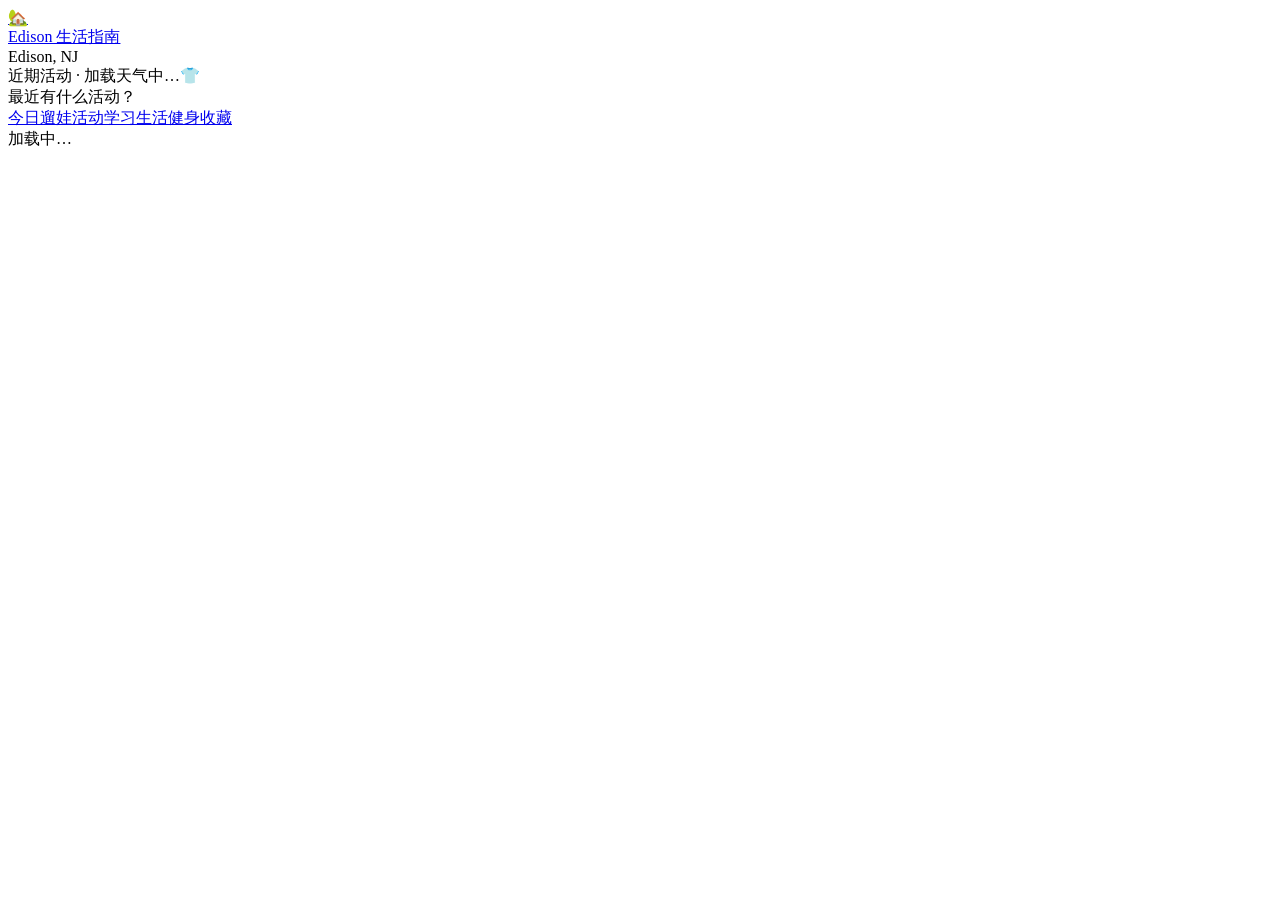
==== pages/events.html @ 1580f0e5 "pages" ====
<!DOCTYPE html>
<html lang="zh-CN">
<head>
  <script defer data-domain="edisonmom.com" src="https://plausible.io/js/script.js"></script>
  <script async src="https://www.googletagmanager.com/gtag/js?id=G-FSHFK9SQL9"></script>
  <script>
    window.dataLayer = window.dataLayer || [];
    function gtag(){dataLayer.push(arguments);}
    gtag('js', new Date());
    gtag('config', 'G-FSHFK9SQL9');
  </script>
  <meta charset="UTF-8">
  <meta name="viewport" content="width=device-width, initial-scale=1.0">
  <title>近期活动 | Edison 华人家庭生活指南</title>
  <link href="https://fonts.googleapis.com/css2?family=Noto+Serif+SC:wght@400;600;700&family=DM+Sans:wght@300;400;500;600&display=swap" rel="stylesheet">
  <link rel="stylesheet" href="css/styles.css?v=20260421c">
</head>
<body>
<div class="header">
  <div class="header-inner">
    <a class="logo" href="index.html"><div class="logo-icon">🏡</div><div class="logo-text">Edison 生活指南</div></a>
    <div class="location-badge"><div class="location-dot"></div>Edison, NJ</div>
  </div>
</div>
<div class="hero">
  <div class="hero-inner">
    <div class="hero-greeting"><span id="hero-page-label">近期活动</span> · <span id="weather-inline" onclick="window._toggleOutfitPanel()" title="点击查看穿衣建议">加载天气中…</span><span id="weather-outfit-hint">👕</span></div>
    <div id="outfit-panel"><div id="outfit-panel-inner"></div></div>
    <div class="hero-title" id="hero-title">最近有什么活动？</div>
    <div class="nav-tabs" id="nav-tabs"><a class="tab-btn" href="index.html">今日</a><a class="tab-btn" href="play.html">遛娃</a><a class="tab-btn" href="events.html">活动</a><a class="tab-btn" href="study.html">学习</a><a class="tab-btn" href="life.html">生活</a><a class="tab-btn" href="fitness.html">健身</a><a class="tab-btn" href="favorites.html">收藏</a></div>
  </div>
</div>
<div class="scene-section" id="scene-section" style="display:none;"><div class="scene-inner"><div class="scene-title">快速找到适合的地方</div><div class="scene-grid" id="scene-grid"></div></div></div>
<div class="main"><div id="content-loading">加载中…</div><div id="content-area"></div></div>
<script type="module" src="js/app.js?v=20260421c"></script>
</body>
</html>
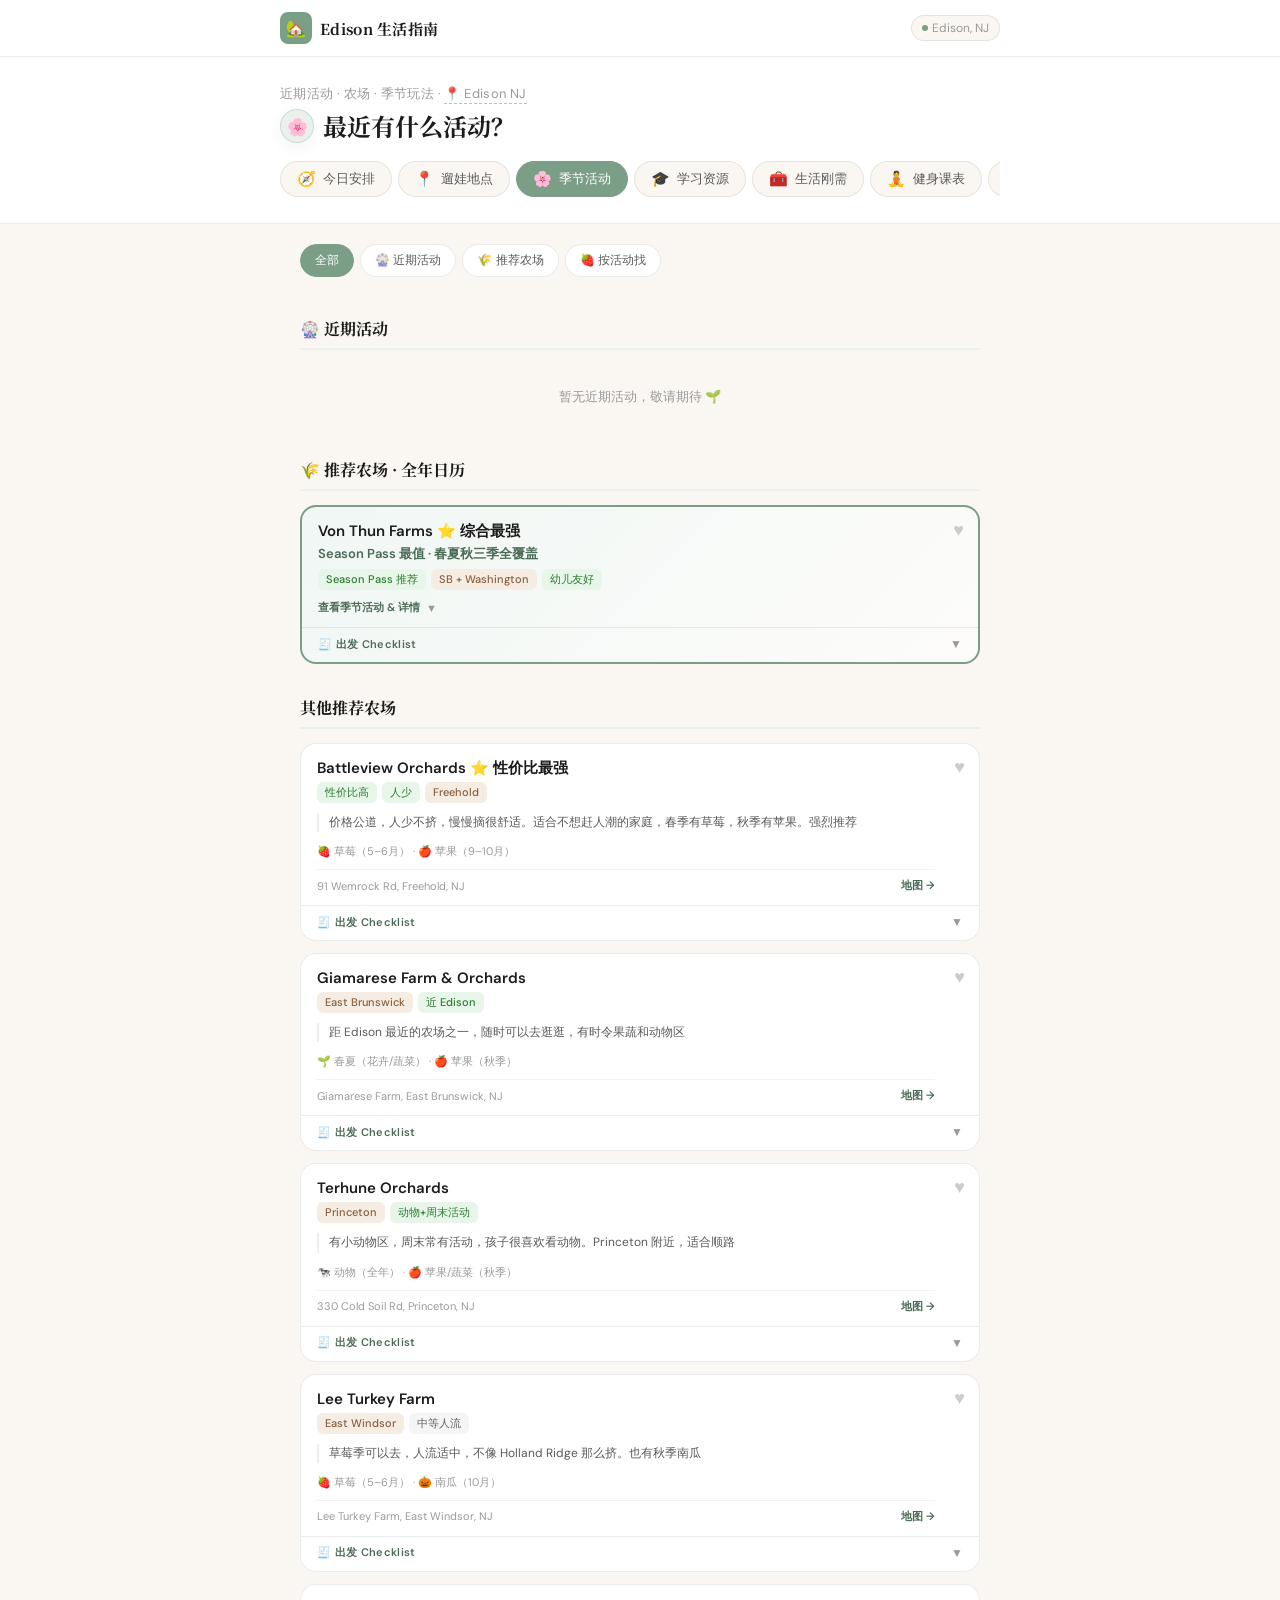
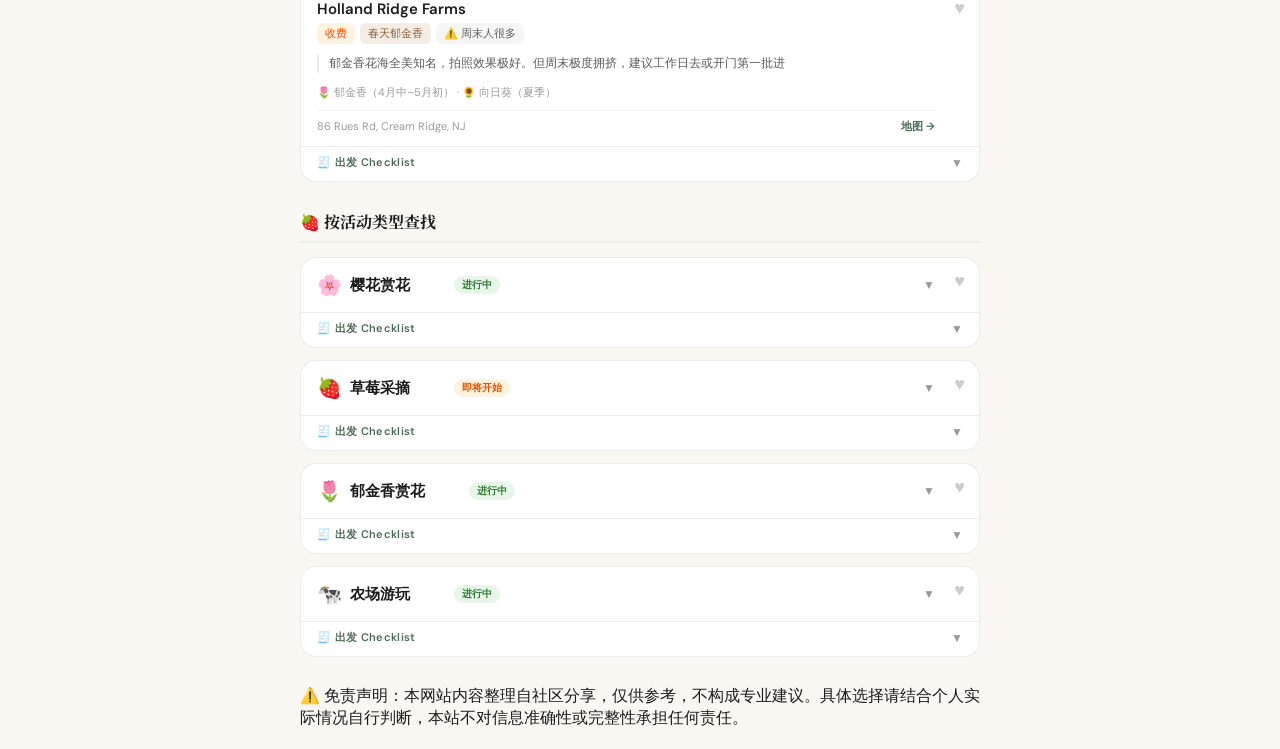
==== commit 5bb16fb3: "edit pages" ====
--- a/pages/events.html
+++ b/pages/events.html
@@ -13,12 +13,12 @@
   <meta name="viewport" content="width=device-width, initial-scale=1.0">
   <title>近期活动 | Edison 华人家庭生活指南</title>
   <link href="https://fonts.googleapis.com/css2?family=Noto+Serif+SC:wght@400;600;700&family=DM+Sans:wght@300;400;500;600&display=swap" rel="stylesheet">
-  <link rel="stylesheet" href="css/styles.css?v=20260421c">
+  <link rel="stylesheet" href="../css/styles.css?v=20260421c">
 </head>
 <body>
 <div class="header">
   <div class="header-inner">
-    <a class="logo" href="index.html"><div class="logo-icon">🏡</div><div class="logo-text">Edison 生活指南</div></a>
+    <a class="logo" href="../index.html"><div class="logo-icon">🏡</div><div class="logo-text">Edison 生活指南</div></a>
     <div class="location-badge"><div class="location-dot"></div>Edison, NJ</div>
   </div>
 </div>
@@ -27,11 +27,11 @@
     <div class="hero-greeting"><span id="hero-page-label">近期活动</span> · <span id="weather-inline" onclick="window._toggleOutfitPanel()" title="点击查看穿衣建议">加载天气中…</span><span id="weather-outfit-hint">👕</span></div>
     <div id="outfit-panel"><div id="outfit-panel-inner"></div></div>
     <div class="hero-title" id="hero-title">最近有什么活动？</div>
-    <div class="nav-tabs" id="nav-tabs"><a class="tab-btn" href="index.html">今日</a><a class="tab-btn" href="play.html">遛娃</a><a class="tab-btn" href="events.html">活动</a><a class="tab-btn" href="study.html">学习</a><a class="tab-btn" href="life.html">生活</a><a class="tab-btn" href="fitness.html">健身</a><a class="tab-btn" href="favorites.html">收藏</a></div>
+    <div class="nav-tabs" id="nav-tabs"><a class="tab-btn" href="../index.html">今日</a><a class="tab-btn" href="play.html">遛娃</a><a class="tab-btn" href="events.html">活动</a><a class="tab-btn" href="study.html">学习</a><a class="tab-btn" href="life.html">生活</a><a class="tab-btn" href="fitness.html">健身</a><a class="tab-btn" href="favorites.html">收藏</a></div>
   </div>
 </div>
 <div class="scene-section" id="scene-section" style="display:none;"><div class="scene-inner"><div class="scene-title">快速找到适合的地方</div><div class="scene-grid" id="scene-grid"></div></div></div>
 <div class="main"><div id="content-loading">加载中…</div><div id="content-area"></div></div>
-<script type="module" src="js/app.js?v=20260421c"></script>
+<script type="module" src="../js/app.js?v=20260421c"></script>
 </body>
 </html>
--- a/css/styles.css
+++ b/css/styles.css
@@ -0,0 +1,1065 @@
+/* ══════════════════════════════════════════
+   Edison 华人家庭生活指南 · 主样式表
+   styles.css
+   ══════════════════════════════════════════ */
+
+/* ── CSS 变量 ── */
+:root {
+  --sage: #7B9E87;
+  --sage-light: #EAF0EB;
+  --sage-dark: #4A6B56;
+  --warm: #C4956A;
+  --warm-light: #F5EDE3;
+  --cream: #FAF7F2;
+  --ink: #1C1C1C;
+  --ink-light: #5A5A5A;
+  --ink-muted: #9A9A9A;
+  --white: #FFFFFF;
+  --border: rgba(0,0,0,0.08);
+  --shadow: 0 2px 20px rgba(0,0,0,0.06);
+  --shadow-hover: 0 8px 40px rgba(0,0,0,0.12);
+  --radius: 16px;
+  --radius-sm: 10px;
+}
+
+/* ── Reset ── */
+* { box-sizing: border-box; margin: 0; padding: 0; }
+
+/* ── Body ── */
+body {
+  font-family: 'DM Sans', 'PingFang SC', sans-serif;
+  background: var(--cream);
+  color: var(--ink);
+  min-height: 100vh;
+}
+
+/* ════════════════════════════════════════
+   HEADER
+   ════════════════════════════════════════ */
+.header {
+  background: var(--white);
+  border-bottom: 1px solid var(--border);
+  padding: 0 20px;
+  position: sticky;
+  top: 0;
+  z-index: 100;
+}
+.header-inner {
+  max-width: 720px;
+  margin: 0 auto;
+  display: flex;
+  align-items: center;
+  justify-content: space-between;
+  height: 56px;
+}
+.logo {
+  display: flex;
+  align-items: center;
+  gap: 8px;
+  text-decoration: none;
+}
+.logo-icon {
+  width: 32px; height: 32px;
+  background: var(--sage);
+  border-radius: 8px;
+  display: flex; align-items: center; justify-content: center;
+  font-size: 16px;
+}
+.logo-text {
+  font-family: 'Noto Serif SC', serif;
+  font-size: 15px;
+  font-weight: 700;
+  color: var(--ink);
+  letter-spacing: 0.02em;
+}
+.location-badge {
+  display: flex;
+  align-items: center;
+  gap: 4px;
+  font-size: 12px;
+  color: var(--ink-muted);
+  background: var(--cream);
+  padding: 4px 10px;
+  border-radius: 20px;
+  border: 1px solid var(--border);
+}
+.location-dot {
+  width: 6px; height: 6px;
+  background: var(--sage);
+  border-radius: 50%;
+}
+
+/* ════════════════════════════════════════
+   HERO
+   ════════════════════════════════════════ */
+.hero {
+  background: var(--white);
+  padding: 28px 20px 24px;
+  border-bottom: 1px solid var(--border);
+}
+.hero-inner { max-width: 720px; margin: 0 auto; }
+.hero-greeting {
+  font-size: 13px;
+  color: var(--ink-muted);
+  margin-bottom: 6px;
+  letter-spacing: 0.03em;
+}
+.hero-title {
+  font-family: 'Noto Serif SC', serif;
+  font-size: 24px;
+  font-weight: 700;
+  color: var(--ink);
+  margin-bottom: 18px;
+  line-height: 1.3;
+  display: flex;
+  align-items: center;
+  gap: 9px;
+  flex-wrap: wrap;
+}
+.hero-title-icon {
+  width: 34px;
+  height: 34px;
+  border-radius: 50%;
+  background: var(--sage-light);
+  border: 1px solid rgba(123,158,135,0.25);
+  display: inline-flex;
+  align-items: center;
+  justify-content: center;
+  font-size: 17px;
+  box-shadow: 0 4px 14px rgba(74,107,86,0.08);
+}
+.hero-title em {
+  font-style: normal;
+  color: var(--sage-dark);
+}
+
+/* ════════════════════════════════════════
+   NAV TABS
+   ════════════════════════════════════════ */
+.nav-tabs {
+  display: flex;
+  gap: 6px;
+  overflow-x: auto;
+  padding-bottom: 2px;
+  scrollbar-width: none;
+}
+.nav-tabs::-webkit-scrollbar { display: none; }
+
+.tab-btn {
+  flex-shrink: 0;
+  display: inline-flex;
+  align-items: center;
+  gap: 7px;
+  padding: 8px 16px;
+  border-radius: 20px;
+  border: 1.5px solid var(--border);
+  background: var(--cream);
+  font-size: 13px;
+  font-weight: 500;
+  color: var(--ink-light);
+  cursor: pointer;
+  transition: all 0.2s;
+  font-family: 'DM Sans', 'PingFang SC', sans-serif;
+  white-space: nowrap;
+  text-decoration: none;
+}
+.tab-icon {
+  font-size: 15px;
+  line-height: 1;
+}
+.tab-btn.active {
+  background: var(--sage);
+  border-color: var(--sage);
+  color: var(--white);
+}
+.tab-btn:hover:not(.active) {
+  border-color: var(--sage);
+  color: var(--sage-dark);
+}
+
+/* ════════════════════════════════════════
+   QUICK SCENE ACTIONS
+   ════════════════════════════════════════ */
+.scene-section {
+  background: linear-gradient(to bottom, var(--white), var(--cream));
+  padding: 24px 20px;
+  border-bottom: 1px solid var(--border);
+}
+.scene-inner {
+  max-width: 720px;
+  margin: 0 auto;
+}
+.scene-title {
+  font-family: 'Noto Serif SC', serif;
+  font-size: 18px;
+  font-weight: 700;
+  color: var(--ink);
+  margin-bottom: 14px;
+}
+.scene-grid {
+  display: grid;
+  grid-template-columns: repeat(3, 1fr);
+  gap: 10px;
+}
+@media (max-width: 400px) {
+  .scene-grid { grid-template-columns: repeat(2, 1fr); }
+}
+.scene-card {
+  background: var(--white);
+  border: 1.5px solid var(--border);
+  border-radius: 14px;
+  padding: 16px;
+  cursor: pointer;
+  transition: all 0.2s;
+  text-decoration: none;
+  color: inherit;
+}
+.scene-card:hover {
+  border-color: var(--sage);
+  box-shadow: var(--shadow);
+  transform: translateY(-1px);
+}
+.scene-icon {
+  font-size: 28px;
+  margin-bottom: 8px;
+  display: block;
+}
+.scene-label {
+  font-size: 14px;
+  font-weight: 600;
+  color: var(--ink);
+  margin-bottom: 3px;
+}
+.scene-hint {
+  font-size: 11px;
+  color: var(--ink-muted);
+  line-height: 1.4;
+}
+
+/* ════════════════════════════════════════
+   MAIN / SECTIONS
+   ════════════════════════════════════════ */
+.main { max-width: 720px; margin: 0 auto; padding: 20px; }
+
+#content-loading {
+  text-align: center;
+  padding: 60px 20px;
+  color: var(--ink-muted);
+  font-size: 14px;
+}
+
+#weather-inline {
+  cursor: pointer;
+  border-bottom: 1px dashed rgba(0,0,0,0.25);
+  padding-bottom: 1px;
+}
+
+#weather-outfit-hint {
+  font-size: 11px;
+  opacity: 0.6;
+  margin-left: 4px;
+  display: none;
+}
+
+#outfit-panel {
+  max-height: 0;
+  overflow: hidden;
+  transition: max-height 0.4s ease;
+  margin-top: 0;
+}
+
+#outfit-panel-inner {
+  background: var(--sage-light);
+  border: 1px solid var(--border);
+  border-radius: 12px;
+  padding: 14px 16px;
+  margin-top: 10px;
+  font-size: 13px;
+  line-height: 1.7;
+  color: var(--ink);
+}
+
+.section { display: none; }
+.section.active { display: block; }
+
+/* ════════════════════════════════════════
+   HOME DECISION ENTRY
+   ════════════════════════════════════════ */
+.decision-stack {
+  display: flex;
+  flex-direction: column;
+  gap: 16px;
+}
+
+.decision-panel {
+  background: var(--white);
+  border: 1px solid var(--border);
+  border-radius: var(--radius);
+  padding: 18px;
+  box-shadow: var(--shadow);
+}
+
+.today-panel {
+  background: linear-gradient(135deg, #F4F8F5 0%, #FFF9F1 100%);
+  border-color: rgba(123,158,135,0.28);
+}
+
+.decision-kicker {
+  font-size: 11px;
+  font-weight: 700;
+  color: var(--warm);
+  letter-spacing: 0.08em;
+  text-transform: uppercase;
+  margin-bottom: 4px;
+}
+
+.decision-title {
+  font-family: 'Noto Serif SC', serif;
+  font-size: 18px;
+  font-weight: 700;
+  color: var(--ink);
+  line-height: 1.35;
+}
+
+.today-choice-grid,
+.weekend-grid,
+.quick-entry-grid {
+  display: grid;
+  gap: 10px;
+  margin-top: 14px;
+}
+
+.today-choice-grid {
+  grid-template-columns: repeat(3, minmax(0, 1fr));
+}
+
+.weekend-grid {
+  grid-template-columns: repeat(3, minmax(0, 1fr));
+}
+
+.quick-entry-grid {
+  grid-template-columns: repeat(2, minmax(0, 1fr));
+}
+
+.today-choice,
+.quick-entry,
+.hot-row,
+.fitness-mini-row {
+  display: flex;
+  flex-direction: column;
+  text-decoration: none;
+  color: inherit;
+}
+
+.today-choice {
+  min-height: 124px;
+  justify-content: space-between;
+  background: rgba(255,255,255,0.76);
+  border: 1px solid var(--border);
+  border-radius: 12px;
+  padding: 14px;
+}
+
+.choice-title,
+.quick-entry span,
+.hot-row span,
+.fitness-mini-main {
+  font-size: 14px;
+  font-weight: 700;
+  color: var(--ink);
+}
+
+.choice-desc {
+  font-size: 12px;
+  color: var(--ink-light);
+  line-height: 1.45;
+}
+
+.choice-meta,
+.quick-entry small,
+.hot-row small,
+.fitness-mini-place {
+  font-size: 11px;
+  color: var(--ink-muted);
+  line-height: 1.45;
+}
+
+.section-heading-row,
+.favorites-overview {
+  display: flex;
+  justify-content: space-between;
+  align-items: flex-start;
+  gap: 12px;
+  margin-bottom: 12px;
+}
+
+.soft-link {
+  color: var(--sage-dark);
+  font-size: 12px;
+  font-weight: 700;
+  text-decoration: none;
+  white-space: nowrap;
+}
+
+.weekend-card {
+  border: 1px solid var(--border);
+  border-radius: 12px;
+  padding: 14px;
+  min-height: 132px;
+  position: relative;
+}
+
+.rank-mark {
+  width: 24px;
+  height: 24px;
+  border-radius: 50%;
+  background: var(--warm-light);
+  color: #8B5E3C;
+  display: flex;
+  align-items: center;
+  justify-content: center;
+  font-size: 12px;
+  font-weight: 800;
+  margin-bottom: 10px;
+}
+
+.weekend-name {
+  font-size: 14px;
+  font-weight: 700;
+  color: var(--ink);
+  line-height: 1.35;
+  margin-bottom: 6px;
+}
+
+.weekend-note {
+  font-size: 11px;
+  color: var(--ink-muted);
+  line-height: 1.45;
+  margin-bottom: 10px;
+}
+
+.fitness-mini-list,
+.hot-list {
+  display: flex;
+  flex-direction: column;
+  gap: 8px;
+  margin-top: 12px;
+}
+
+.fitness-mini-row,
+.hot-row {
+  border: 1px solid var(--border);
+  border-radius: 10px;
+  padding: 11px 12px;
+  gap: 3px;
+  background: #fff;
+}
+
+.fitness-mini-time {
+  color: var(--sage-dark);
+  font-size: 12px;
+  font-weight: 800;
+}
+
+.quick-entry {
+  border: 1px solid var(--border);
+  border-radius: 12px;
+  padding: 14px;
+  background: var(--cream);
+  gap: 5px;
+}
+
+.mini-count {
+  background: var(--sage);
+  color: white;
+  border-radius: 20px;
+  padding: 5px 10px;
+  font-size: 12px;
+  font-weight: 800;
+  white-space: nowrap;
+}
+
+.empty-mini,
+.low-frequency-note {
+  color: var(--ink-muted);
+  font-size: 13px;
+  line-height: 1.6;
+  padding: 14px;
+  border: 1px dashed var(--border);
+  border-radius: 12px;
+  background: rgba(255,255,255,0.6);
+  margin-bottom: 14px;
+}
+
+@media (max-width: 560px) {
+  .today-choice-grid,
+  .weekend-grid {
+    grid-template-columns: 1fr;
+  }
+}
+
+/* ════════════════════════════════════════
+   FITNESS TIMETABLE
+   ════════════════════════════════════════ */
+.fitness-today-callout {
+  background: linear-gradient(135deg, var(--sage-light), #fff);
+  border: 1px solid rgba(123,158,135,0.25);
+  border-radius: var(--radius);
+  padding: 16px;
+  margin-bottom: 16px;
+}
+
+.timetable {
+  border: 1px solid var(--border);
+  border-radius: 14px;
+  overflow: hidden;
+  background: var(--white);
+}
+
+.timetable-row,
+.timetable-group {
+  display: grid;
+  grid-template-columns: 108px minmax(0, 1fr);
+  border-bottom: 1px solid var(--border);
+}
+
+.timetable-row:last-child,
+.timetable-group:last-child {
+  border-bottom: none;
+}
+
+.time-cell {
+  background: var(--sage-light);
+  color: var(--sage-dark);
+  font-size: 12px;
+  font-weight: 800;
+  padding: 13px 12px;
+  border-right: 1px solid var(--border);
+}
+
+.class-cell {
+  padding: 12px;
+}
+
+.fitness-session-list {
+  display: grid;
+  gap: 8px;
+  background: #fff;
+}
+
+.fitness-session {
+  border: 1px solid var(--border);
+  border-radius: 10px;
+  padding: 11px 12px;
+  background: var(--cream);
+}
+
+.class-name {
+  font-size: 14px;
+  font-weight: 700;
+  color: var(--ink);
+  margin-bottom: 4px;
+}
+
+.class-meta {
+  font-size: 11px;
+  color: var(--ink-muted);
+  margin-bottom: 6px;
+}
+
+.fitness-notes {
+  display: grid;
+  gap: 10px;
+}
+
+.fitness-site-note {
+  display: flex;
+  flex-direction: column;
+  gap: 4px;
+  background: var(--white);
+  border: 1px solid var(--border);
+  border-radius: 12px;
+  padding: 13px 14px;
+}
+
+.fitness-site-note strong {
+  font-size: 13px;
+  color: var(--ink);
+}
+
+.fitness-site-note span,
+.fitness-site-note small {
+  font-size: 11px;
+  color: var(--ink-muted);
+  line-height: 1.45;
+}
+
+@media (max-width: 430px) {
+  .timetable-row,
+  .timetable-group {
+    grid-template-columns: 1fr;
+  }
+  .time-cell {
+    border-right: none;
+    border-bottom: 1px solid var(--border);
+  }
+}
+
+/* ════════════════════════════════════════
+   TOP3 BANNER
+   ════════════════════════════════════════ */
+.top3-header {
+  display: flex;
+  align-items: center;
+  gap: 8px;
+  margin-bottom: 6px;
+}
+.top3-label {
+  font-size: 11px;
+  font-weight: 600;
+  letter-spacing: 0.08em;
+  text-transform: uppercase;
+  color: var(--warm);
+  background: var(--warm-light);
+  padding: 3px 10px;
+  border-radius: 20px;
+}
+.top3-title {
+  font-family: 'Noto Serif SC', serif;
+  font-size: 17px;
+  font-weight: 700;
+  color: var(--ink);
+}
+.top3-subtitle {
+  font-size: 12px;
+  color: var(--ink-muted);
+  margin-bottom: 14px;
+  margin-left: 2px;
+}
+
+/* ── Compact Top3 Strip ── */
+.top3-strip {
+  display: flex;
+  align-items: center;
+  gap: 6px;
+  overflow-x: auto;
+  scrollbar-width: none;
+  padding-bottom: 16px;
+  margin-bottom: 4px;
+}
+.top3-strip::-webkit-scrollbar { display: none; }
+.top3-strip-label {
+  flex-shrink: 0;
+  font-size: 11px;
+  font-weight: 600;
+  letter-spacing: 0.04em;
+  text-transform: uppercase;
+  color: var(--ink-muted);
+  white-space: nowrap;
+}
+.top3-pill {
+  flex-shrink: 0;
+  display: inline-flex;
+  align-items: center;
+  gap: 5px;
+  padding: 6px 13px;
+  border-radius: 20px;
+  border: 1px solid var(--border);
+  background: var(--white);
+  font-size: 13px;
+  font-weight: 500;
+  color: var(--ink);
+  text-decoration: none;
+  white-space: nowrap;
+  transition: all 0.2s;
+}
+.top3-pill:hover {
+  border-color: var(--sage);
+  color: var(--sage-dark);
+  box-shadow: 0 2px 8px rgba(0,0,0,0.07);
+}
+.top3-pill-tag {
+  font-size: 10px;
+  color: var(--ink-muted);
+  font-weight: 400;
+}
+
+/* ════════════════════════════════════════
+   CARDS
+   ════════════════════════════════════════ */
+.card-grid { display: flex; flex-direction: column; gap: 12px; margin-bottom: 28px; }
+
+.card {
+  background: var(--white);
+  border: 1px solid var(--border);
+  border-radius: var(--radius);
+  padding: 16px 18px;
+  transition: all 0.2s;
+  cursor: pointer;
+  position: relative;
+}
+.card:hover { box-shadow: var(--shadow-hover); transform: translateY(-1px); }
+
+.card-rank {
+  position: absolute;
+  top: 14px; right: 16px;
+  font-size: 11px;
+  font-weight: 700;
+  color: var(--warm);
+  background: var(--warm-light);
+  width: 24px; height: 24px;
+  border-radius: 50%;
+  display: flex; align-items: center; justify-content: center;
+  opacity: 0.5;
+}
+.card-name {
+  font-size: 15px;
+  font-weight: 600;
+  color: var(--ink);
+  margin-bottom: 4px;
+  padding-right: 30px;
+}
+.card-sub {
+  font-size: 12px;
+  color: var(--ink-muted);
+  margin-bottom: 10px;
+  line-height: 1.5;
+}
+.card-tags {
+  display: flex;
+  flex-wrap: wrap;
+  gap: 5px;
+  margin-bottom: 10px;
+}
+.card-note {
+  font-size: 12px;
+  color: var(--ink-light);
+  line-height: 1.6;
+  margin-bottom: 12px;
+  border-left: 2px solid var(--sage-light);
+  padding-left: 10px;
+}
+.card-footer {
+  display: flex;
+  align-items: center;
+  justify-content: space-between;
+  padding-top: 8px;
+  margin-top: 10px;
+  border-top: 1px solid rgba(0,0,0,0.05);
+}
+.card-addr {
+  font-size: 11px;
+  color: var(--ink-muted);
+  flex: 1;
+}
+.map-btn, .web-btn {
+  font-size: 11px;
+  color: var(--sage-dark);
+  text-decoration: none;
+  font-weight: 600;
+  white-space: nowrap;
+  margin-left: 10px;
+}
+.map-btn:hover, .web-btn:hover { color: var(--sage); }
+
+.card-phone {
+  font-size: 12px;
+  color: var(--ink-light);
+  margin-top: 8px;
+}
+.phone-label { color: var(--ink-muted); }
+.phone-num {
+  color: var(--sage-dark);
+  text-decoration: none;
+  font-weight: 600;
+}
+.phone-num:hover { color: var(--sage); }
+
+/* Explore more CTA */
+.card-explore {
+  display: flex;
+  gap: 8px;
+  margin-top: 12px;
+  padding-top: 10px;
+  border-top: 1px solid var(--border);
+}
+.explore-link {
+  font-size: 12px;
+  color: var(--sage-dark);
+  text-decoration: none;
+  display: flex;
+  align-items: center;
+  gap: 4px;
+  font-weight: 500;
+  transition: color 0.2s;
+}
+.explore-link:hover { color: var(--sage); }
+.explore-arrow { font-size: 10px; }
+
+/* ════════════════════════════════════════
+   TAGS
+   ════════════════════════════════════════ */
+.tag {
+  font-size: 11px;
+  padding: 3px 8px;
+  border-radius: 6px;
+  font-weight: 500;
+  white-space: nowrap;
+}
+.tag-green   { background: #E8F5E9; color: #2E7D32; }
+.tag-warm    { background: var(--warm-light); color: #8B5E3C; }
+.tag-blue    { background: #E3F2FD; color: #1976D2; }
+.tag-gray    { background: #F5F5F5; color: #616161; }
+.tag-avoid   { background: #FFEBEE; color: #C62828; }
+.tag-free    { background: #E8F5E9; color: #2E7D32; }
+.tag-paid    { background: #FFF3E0; color: #E65100; }
+.tag-nature  { background: #E8F5E9; color: #2E7D32; }
+/* Context tags for Top3 */
+.tag-age      { background: #F3E5F5; color: #7B1FA2; }
+.tag-price    { background: #E8F5E9; color: #388E3C; }
+.tag-distance { background: #E1F5FE; color: #0277BD; }
+
+/* ════════════════════════════════════════
+   FILTER ROW
+   ════════════════════════════════════════ */
+.filter-row {
+  display: flex;
+  gap: 6px;
+  overflow-x: auto;
+  padding: 0 0 12px 0;
+  margin-bottom: 16px;
+  scrollbar-width: none;
+}
+.filter-row::-webkit-scrollbar { display: none; }
+.filter-chip {
+  flex-shrink: 0;
+  padding: 7px 14px;
+  border-radius: 20px;
+  border: 1.5px solid var(--border);
+  background: var(--white);
+  font-size: 12px;
+  font-weight: 500;
+  color: var(--ink-light);
+  cursor: pointer;
+  transition: all 0.2s;
+  white-space: nowrap;
+}
+.filter-chip.on {
+  background: var(--sage);
+  border-color: var(--sage);
+  color: var(--white);
+}
+.filter-chip:hover:not(.on) {
+  border-color: var(--sage);
+  color: var(--sage-dark);
+}
+
+.filter-label {
+  font-size: 11px;
+  font-weight: 800;
+  color: var(--ink-muted);
+  letter-spacing: 0.08em;
+  text-transform: uppercase;
+  margin: 14px 0 8px;
+}
+
+/* ════════════════════════════════════════
+   LIST HEADERS
+   ════════════════════════════════════════ */
+.list-header {
+  font-family: 'Noto Serif SC', serif;
+  font-size: 16px;
+  font-weight: 700;
+  color: var(--ink);
+  margin: 28px 0 14px 0;
+  padding-bottom: 8px;
+  border-bottom: 2px solid var(--sage-light);
+}
+
+/* Sub-category badge (inline) */
+.sub-badge {
+  display: inline-block;
+  font-size: 11px;
+  font-weight: 600;
+  padding: 6px 12px;
+  border-radius: 20px;
+  margin-bottom: 12px;
+  margin-top: 4px;
+}
+.sub-badge-sage  { background: var(--sage-light);  color: var(--sage-dark); }
+.sub-badge-blue  { background: #E3F2FD;             color: #1565C0; }
+.sub-badge-purple{ background: #F3E5F5;             color: #6A1B9A; }
+.sub-badge-yellow{ background: #FFF8E1;             color: #F57F17; border: 1px solid #FFE082; }
+.sub-badge-pink  { background: #FCE4EC;             color: #880E4F; border: 1px solid #F48FB1; }
+
+/* ════════════════════════════════════════
+   AVOID CARDS
+   ════════════════════════════════════════ */
+.avoid-card {
+  background: #FFF3E0;
+  border: 1.5px solid #FFB74D;
+  border-radius: var(--radius-sm);
+  padding: 14px 16px;
+  margin-bottom: 12px;
+}
+.avoid-name {
+  font-size: 14px;
+  font-weight: 600;
+  color: #E65100;
+  margin-bottom: 6px;
+}
+.avoid-reason {
+  font-size: 12px;
+  color: #5D4037;
+  line-height: 1.6;
+}
+
+/* ════════════════════════════════════════
+   PLAY BLOCKS
+   ════════════════════════════════════════ */
+.play-block { margin-bottom: 32px; }
+.play-header {
+  display: flex;
+  align-items: center;
+  gap: 10px;
+  margin-bottom: 14px;
+}
+.play-icon { font-size: 24px; }
+.play-title {
+  font-family: 'Noto Serif SC', serif;
+  font-size: 17px;
+  font-weight: 700;
+  color: var(--ink);
+}
+
+/* ════════════════════════════════════════
+   FOOTER
+   ════════════════════════════════════════ */
+.site-footer {
+  text-align: center;
+  padding: 24px 20px 40px;
+  font-size: 11px;
+  color: #aaa;
+  border-top: 1px solid rgba(0,0,0,0.06);
+  margin-top: 20px;
+}
+.site-footer .disclaimer {
+  color: #bbb;
+  font-size: 10.5px;
+  margin-top: 8px;
+}
+
+/* ════════════════════════════════════════
+   CHECKLIST
+   ════════════════════════════════════════ */
+.checklist-group {
+  margin-bottom: 14px;
+}
+.checklist-group:last-of-type {
+  margin-bottom: 8px;
+}
+.group-label {
+  font-size: 12px;
+  font-weight: 600;
+  color: var(--ink-muted);
+  margin-bottom: 8px;
+  display: flex;
+  align-items: center;
+  gap: 5px;
+}
+.item-list {
+  display: flex;
+  flex-wrap: wrap;
+  gap: 6px;
+}
+.check-item {
+  display: flex;
+  align-items: center;
+  gap: 6px;
+  background: var(--white);
+  border: 1px solid var(--border);
+  border-radius: 8px;
+  padding: 6px 11px;
+  font-size: 12px;
+  font-weight: 500;
+  color: var(--ink);
+  cursor: pointer;
+  transition: all 0.15s;
+  user-select: none;
+}
+.check-item:hover {
+  border-color: var(--sage);
+  background: var(--sage-light);
+}
+.check-item.checked {
+  background: var(--sage-light);
+  border-color: var(--sage);
+  color: var(--sage-dark);
+}
+.check-box {
+  width: 14px;
+  height: 14px;
+  flex-shrink: 0;
+  border: 1.5px solid var(--ink-muted);
+  border-radius: 3px;
+  transition: all 0.15s;
+  display: flex;
+  align-items: center;
+  justify-content: center;
+  font-size: 9px;
+  color: transparent;
+}
+.check-item.checked .check-box {
+  background: var(--sage);
+  border-color: var(--sage);
+  color: white;
+}
+.check-item.checked .check-box::after {
+  content: '✓';
+}
+.check-item.warn-item {
+  background: #FFF8E1;
+  border-color: #FFD54F;
+  color: #E65100;
+}
+.check-item.warn-item .check-box {
+  border-color: #FFB300;
+}
+
+/* ════════════════════════════════════════
+   SAVE/FAVORITE BUTTON
+   ════════════════════════════════════════ */
+.save-btn {
+  display: inline-flex;
+  align-items: center;
+  gap: 4px;
+  font-size: 13px;
+  color: var(--ink-muted);
+  cursor: pointer;
+  padding: 6px 12px;
+  border-radius: 8px;
+  border: 1px solid var(--border);
+  background: var(--white);
+  transition: all 0.2s;
+  font-weight: 500;
+  margin-top: 8px;
+  user-select: none;
+}
+
+.save-btn:hover {
+  border-color: var(--sage);
+  color: var(--sage-dark);
+  background: var(--sage-light);
+}
+
+.save-btn.saved {
+  color: #e74c3c;
+  border-color: rgba(231, 76, 60, 0.3);
+  background: rgba(231, 76, 60, 0.05);
+  font-weight: 600;
+}
+
+.save-btn.saved:hover {
+  border-color: rgba(231, 76, 60, 0.5);
+  background: rgba(231, 76, 60, 0.1);
+}
